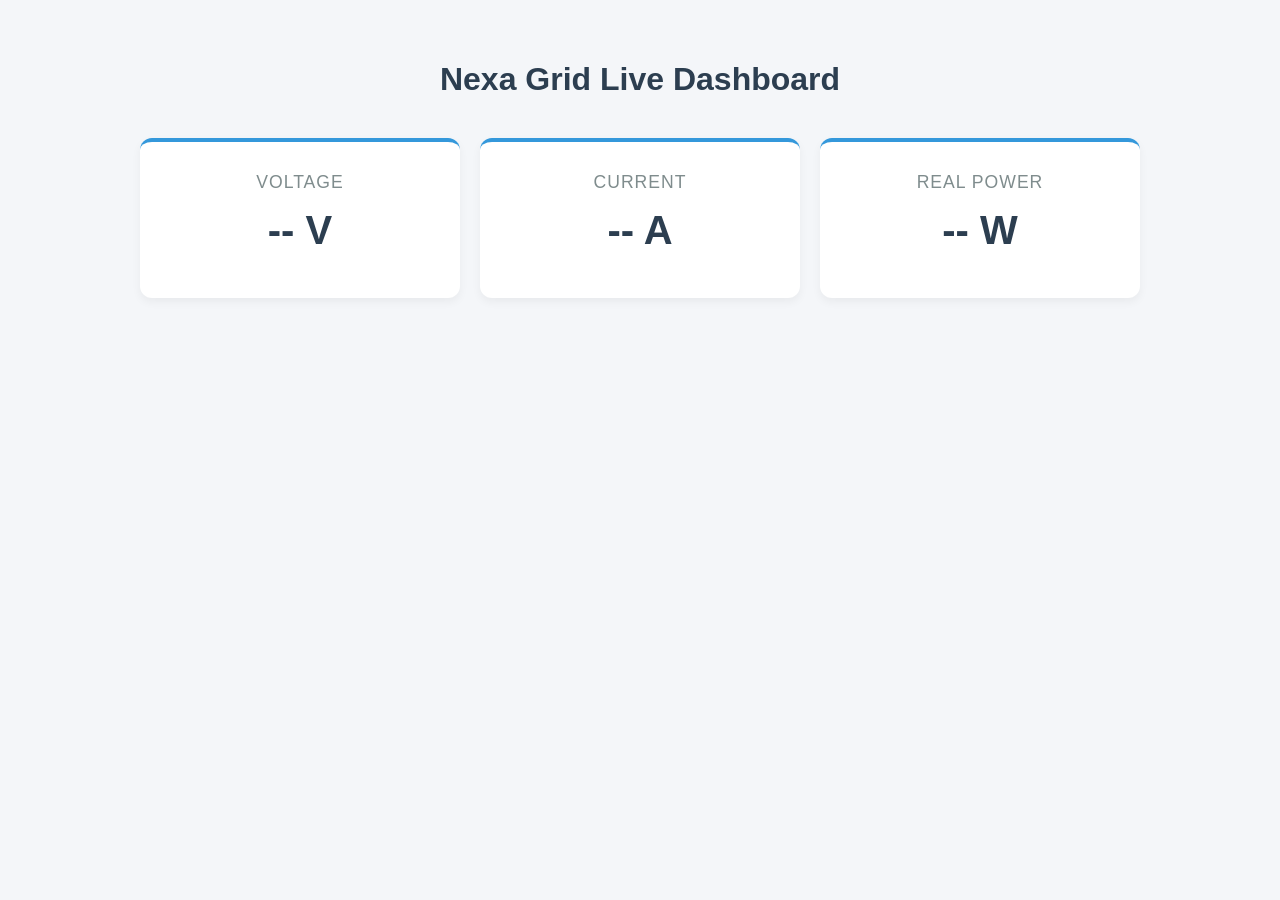
==== WEB DASHBOARD/index.html @ 82b6d1e0 "modified:   WEB DASHBOARD/index.html" ====
<!DOCTYPE html>
<html lang="en">
<head>
    <meta charset="UTF-8">
    <meta name="viewport" content="width=device-width, initial-scale=1.0">
    <title>Nexa Grid Dashboard</title>
    <style>
        /* CSS: The Styling */
        body {
            font-family: 'Segoe UI', Tahoma, Geneva, Verdana, sans-serif;
            background-color: #f4f6f9;
            color: #333;
            padding: 40px;
            margin: 0;
        }
        h1 {
            text-align: center;
            color: #2c3e50;
            margin-bottom: 40px;
        }
        .dashboard-grid {
            display: grid;
            grid-template-columns: repeat(auto-fit, minmax(250px, 1fr));
            gap: 20px;
            max-width: 1000px;
            margin: 0 auto;
        }
        .card {
            background: white;
            padding: 30px;
            border-radius: 12px;
            box-shadow: 0 4px 10px rgba(0,0,0,0.05);
            text-align: center;
            border-top: 4px solid #3498db;
            transition: transform 0.2s ease-in-out;
        }
        .card:hover {
            transform: translateY(-5px);
        }
        .metric-value {
            font-size: 2.5em;
            font-weight: bold;
            color: #2c3e50;
            margin: 15px 0;
        }
        .metric-label {
            color: #7f8c8d;
            font-size: 1.1em;
            text-transform: uppercase;
            letter-spacing: 1px;
        }
    </style>
</head>
<body>

    <h1>Nexa Grid Live Dashboard</h1>
    
    <div class="dashboard-grid">
        <div class="card">
            <div class="metric-label">Voltage</div>
            <div class="metric-value" id="voltage">-- V</div>
        </div>
        <div class="card">
            <div class="metric-label">Current</div>
            <div class="metric-value" id="current">-- A</div>
        </div>
        <div class="card">
            <div class="metric-label">Real Power</div>
            <div class="metric-value" id="power">-- W</div>
        </div>
    </div>

    <script>
        // --- CONFIGURATION ---
        // Change this URL to match your ThingsBoard server instance
        const TB_URL = 'https://YOUR_THINGSBOARD_SERVER_URL'; 
        
        // Your integrated Nexa Grid device token
        const DEVICE_TOKEN = 'eJ0JRURi0jCUGgrrGcxL';
        
        // The ThingsBoard API endpoint for fetching the latest telemetry
        const apiUrl = `${TB_URL}/api/v1/${DEVICE_TOKEN}/telemetry`;

        async function fetchRealData() {
            try {
                const response = await fetch(apiUrl, {
                    method: 'GET',
                    headers: {
                        'Accept': 'application/json'
                    }
                });

                if (!response.ok) {
                    throw new Error(`HTTP error! status: ${response.status}`);
                }

                const data = await response.json();

                // Check for the keys from your ESP32 payload and update the HTML
                if (data.voltage) {
                    document.getElementById('voltage').innerText = parseFloat(data.voltage[0].value).toFixed(1) + ' V';
                }
                if (data.current) {
                    document.getElementById('current').innerText = parseFloat(data.current[0].value).toFixed(2) + ' A';
                }
                if (data.power) {
                    document.getElementById('power').innerText = parseFloat(data.power[0].value).toFixed(0) + ' W';
                }

            } catch (error) {
                console.error("Failed to fetch data from ThingsBoard. Verify your TB_URL and ensure CORS is enabled if needed.", error);
            }
        }

        // Fetch immediately on load, then poll every 2 seconds
        fetchRealData();
        setInterval(fetchRealData, 2000);
    </script>

</body>
</html>
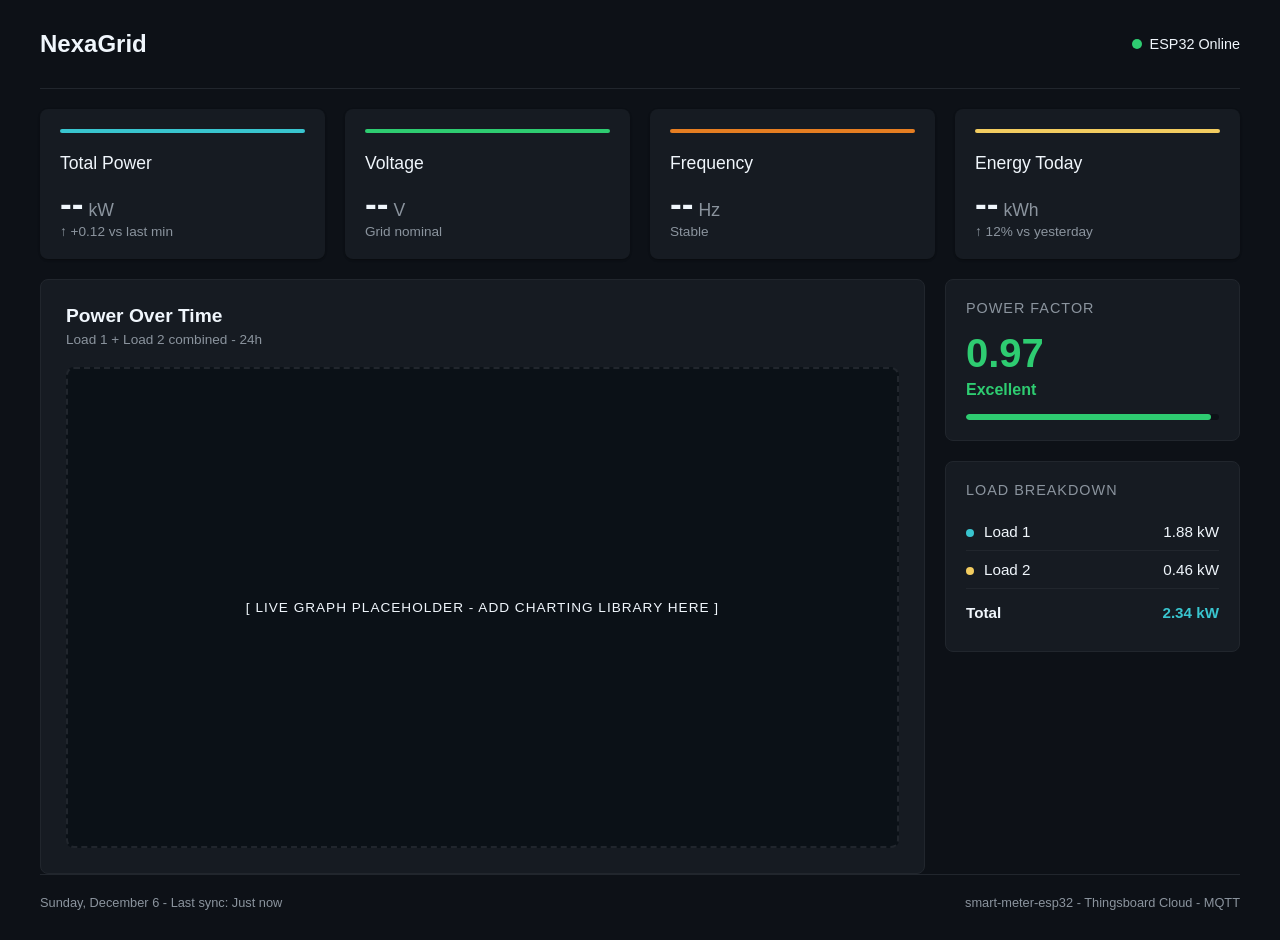
==== commit ec61878e: "modified:   WEB DASHBOARD/index.html" ====
--- a/WEB DASHBOARD/index.html
+++ b/WEB DASHBOARD/index.html
@@ -3,72 +3,246 @@
 <head>
     <meta charset="UTF-8">
     <meta name="viewport" content="width=device-width, initial-scale=1.0">
-    <title>Nexa Grid Dashboard</title>
+    <title>Nexa Grid Pro Dashboard</title>
     <style>
-        /* CSS: The Styling */
+        /* --- CSS: The Advanced Styling --- */
+        :root {
+            /* Theme Colors from your Image */
+            --bg-color: #0d1117; /* Deep Navy/Black */
+            --card-bg: #161b22; /* Charcoal Grey */
+            --text-main: #f0f6fc;
+            --text-sub: #8b949e;
+            --border-color: #21262d;
+            /* Accent Colors */
+            --teal: #39c5cf;
+            --gold: #f2cc60;
+            --green: #2ecc71;
+            --orange: #e67e22;
+        }
+
         body {
-            font-family: 'Segoe UI', Tahoma, Geneva, Verdana, sans-serif;
-            background-color: #f4f6f9;
-            color: #333;
-            padding: 40px;
+            font-family: -apple-system, BlinkMacSystemFont, "Segoe UI", Roboto, "Helvetica Neue", Arial, sans-serif;
+            background-color: var(--bg-color);
+            color: var(--text-main);
+            padding: 20px 40px;
             margin: 0;
-        }
-        h1 {
-            text-align: center;
-            color: #2c3e50;
-            margin-bottom: 40px;
-        }
-        .dashboard-grid {
+            display: flex;
+            flex-direction: column;
+            min-height: 100vh;
+        }
+
+        /* --- Global Elements --- */
+        h1 { margin: 0; font-weight: 600; font-size: 1.5em; }
+        .sub-text { color: var(--text-sub); font-size: 0.85em; }
+        .accent-bar { height: 4px; border-radius: 4px; margin-bottom: 20px; }
+
+        /* --- Header --- */
+        header {
+            display: flex;
+            justify-content: space-between;
+            align-items: center;
+            padding: 10px 0 30px;
+            border-bottom: 1px solid var(--border-color);
+            margin-bottom: 20px;
+        }
+        .connection-status {
+            font-size: 0.9em;
+            display: flex;
+            align-items: center;
+        }
+        .status-indicator {
+            height: 10px;
+            width: 10px;
+            border-radius: 50%;
+            background-color: var(--green);
+            margin-right: 8px;
+        }
+
+        /* --- Top Summary Row (4 Cards) --- */
+        .summary-grid {
             display: grid;
-            grid-template-columns: repeat(auto-fit, minmax(250px, 1fr));
+            grid-template-columns: repeat(4, 1fr);
             gap: 20px;
-            max-width: 1000px;
-            margin: 0 auto;
+            margin-bottom: 20px;
         }
         .card {
-            background: white;
-            padding: 30px;
-            border-radius: 12px;
-            box-shadow: 0 4px 10px rgba(0,0,0,0.05);
-            text-align: center;
-            border-top: 4px solid #3498db;
-            transition: transform 0.2s ease-in-out;
-        }
-        .card:hover {
-            transform: translateY(-5px);
-        }
-        .metric-value {
-            font-size: 2.5em;
-            font-weight: bold;
-            color: #2c3e50;
-            margin: 15px 0;
-        }
-        .metric-label {
-            color: #7f8c8d;
-            font-size: 1.1em;
+            background-color: var(--card-bg);
+            border-radius: 8px;
+            padding: 20px;
+            box-shadow: 0 1px 3px rgba(0,0,0,0.12), 0 1px 2px rgba(0,0,0,0.24);
+        }
+        .metric-label { font-size: 1.1em; margin-bottom: 10px; }
+        .metric-value-container { display: flex; align-items: baseline; }
+        .metric-value { font-size: 2.2em; font-weight: 700; margin-right: 5px; }
+        .metric-unit { color: var(--text-sub); font-size: 1.1em; }
+
+        /* --- Main Content Area (Graph + Sidebar) --- */
+        .main-container {
+            display: grid;
+            grid-template-columns: 3fr 1fr;
+            gap: 20px;
+            flex-grow: 1;
+        }
+
+        /* --- Graph Section (3/4 width) --- */
+        .graph-section {
+            display: flex;
+            flex-direction: column;
+        }
+        .graph-content {
+            flex-grow: 1;
+            background-color: var(--card-bg);
+            border-radius: 8px;
+            padding: 25px;
+            display: flex;
+            flex-direction: column;
+            border: 1px solid var(--border-color);
+        }
+        .graph-title { font-weight: 600; font-size: 1.2em; margin-bottom: 5px; }
+        .graph-placeholder {
+            flex-grow: 1;
+            display: flex;
+            justify-content: center;
+            align-items: center;
+            border: 2px dashed var(--border-color);
+            border-radius: 8px;
+            margin-top: 20px;
+            background-color: #0b1117;
             text-transform: uppercase;
+            font-size: 0.85em;
             letter-spacing: 1px;
+        }
+
+        /* --- Sidebar (1/4 width) --- */
+        .sidebar {
+            display: flex;
+            flex-direction: column;
+            gap: 20px;
+        }
+        .sidebar-card {
+            background-color: var(--card-bg);
+            border-radius: 8px;
+            padding: 20px;
+            border: 1px solid var(--border-color);
+        }
+        .sidebar-title { color: var(--text-sub); font-size: 0.9em; text-transform: uppercase; letter-spacing: 1px; margin-bottom: 15px; }
+        
+        /* Power Factor Gauge */
+        .pf-value { font-size: 2.5em; font-weight: 700; color: var(--green); margin-bottom: 5px; }
+        .pf-status { font-weight: 600; color: var(--green); }
+        .pf-gauge { height: 6px; width: 100%; background-color: #0d1117; border-radius: 3px; overflow: hidden; margin-top: 15px; }
+        .pf-gauge-fill { height: 100%; width: 97%; background-color: var(--green); border-radius: 3px; }
+
+        /* Load Breakdown Table */
+        .load-table { width: 100%; font-size: 0.95em; border-collapse: collapse; }
+        .load-row { display: flex; justify-content: space-between; padding: 10px 0; border-bottom: 1px solid var(--border-color); }
+        .load-row:last-child { border-bottom: none; font-weight: 600; margin-top: 5px; }
+        .load-indicator { height: 8px; width: 8px; border-radius: 50%; display: inline-block; margin-right: 10px; }
+
+        /* --- Footer --- */
+        footer {
+            margin-top: auto;
+            display: flex;
+            justify-content: space-between;
+            align-items: center;
+            padding: 20px 0 10px;
+            border-top: 1px solid var(--border-color);
+            color: var(--text-sub);
+            font-size: 0.8em;
         }
     </style>
 </head>
 <body>
 
-    <h1>Nexa Grid Live Dashboard</h1>
-    
-    <div class="dashboard-grid">
+    <header>
+        <h1>NexaGrid</h1>
+        <div class="connection-status">
+            <div class="status-indicator"></div> ESP32 Online
+        </div>
+    </header>
+
+    <div class="summary-grid">
         <div class="card">
+            <div class="accent-bar" style="background-color: var(--teal);"></div>
+            <div class="metric-label">Total Power</div>
+            <div class="metric-value-container">
+                <div class="metric-value" id="totalPower">--</div>
+                <div class="metric-unit">kW</div>
+            </div>
+            <div class="sub-text">↑ +0.12 vs last min</div>
+        </div>
+        <div class="card">
+            <div class="accent-bar" style="background-color: var(--green);"></div>
             <div class="metric-label">Voltage</div>
-            <div class="metric-value" id="voltage">-- V</div>
+            <div class="metric-value-container">
+                <div class="metric-value" id="voltage_full">--</div>
+                <div class="metric-unit">V</div>
+            </div>
+            <div class="sub-text">Grid nominal</div>
         </div>
         <div class="card">
-            <div class="metric-label">Current</div>
-            <div class="metric-value" id="current">-- A</div>
+            <div class="accent-bar" style="background-color: var(--orange);"></div>
+            <div class="metric-label">Frequency</div>
+            <div class="metric-value-container">
+                <div class="metric-value" id="frequency">--</div>
+                <div class="metric-unit">Hz</div>
+            </div>
+            <div class="sub-text">Stable</div>
         </div>
         <div class="card">
-            <div class="metric-label">Real Power</div>
-            <div class="metric-value" id="power">-- W</div>
+            <div class="accent-bar" style="background-color: var(--gold);"></div>
+            <div class="metric-label">Energy Today</div>
+            <div class="metric-value-container">
+                <div class="metric-value" id="energyToday">--</div>
+                <div class="metric-unit">kWh</div>
+            </div>
+            <div class="sub-text">↑ 12% vs yesterday</div>
         </div>
     </div>
+
+    <div class="main-container">
+        
+        <div class="graph-section">
+            <div class="graph-content">
+                <div class="graph-title">Power Over Time</div>
+                <div class="sub-text">Load 1 + Load 2 combined - 24h</div>
+                <div class="graph-placeholder">
+                    [ LIVE GRAPH placeholder - Add Charting Library Here ]
+                </div>
+            </div>
+        </div>
+
+        <div class="sidebar">
+            <div class="sidebar-card">
+                <div class="sidebar-title">Power Factor</div>
+                <div class="pf-value">0.97</div>
+                <div class="pf-status">Excellent</div>
+                <div class="pf-gauge"><div class="pf-gauge-fill"></div></div>
+            </div>
+            <div class="sidebar-card">
+                <div class="sidebar-title">Load Breakdown</div>
+                <div class="load-table">
+                    <div class="load-row">
+                        <span><div class="load-indicator" style="background-color: var(--teal);"></div>Load 1</span>
+                        <span>1.88 kW</span>
+                    </div>
+                    <div class="load-row">
+                        <span><div class="load-indicator" style="background-color: var(--gold);"></div>Load 2</span>
+                        <span>0.46 kW</span>
+                    </div>
+                    <div class="load-row">
+                        <span>Total</span>
+                        <span style="color: var(--teal);">2.34 kW</span>
+                    </div>
+                </div>
+            </div>
+        </div>
+    </div>
+
+    <footer>
+        <div id="footer-time"></div>
+        <div>smart-meter-esp32 - Thingsboard Cloud - MQTT</div>
+    </footer>
 
     <script>
         // --- CONFIGURATION ---
@@ -78,43 +252,56 @@
         // Your integrated Nexa Grid device token
         const DEVICE_TOKEN = 'eJ0JRURi0jCUGgrrGcxL';
         
-        // The ThingsBoard API endpoint for fetching the latest telemetry
+        // ThingsBoard REST API endpoint for fetching telemetry
         const apiUrl = `${TB_URL}/api/v1/${DEVICE_TOKEN}/telemetry`;
 
         async function fetchRealData() {
             try {
-                const response = await fetch(apiUrl, {
-                    method: 'GET',
-                    headers: {
-                        'Accept': 'application/json'
-                    }
-                });
-
-                if (!response.ok) {
-                    throw new Error(`HTTP error! status: ${response.status}`);
+                const response = await fetch(apiUrl, { method: 'GET', headers: {'Accept': 'application/json'} });
+                if (!response.ok) { throw new Error(`HTTP error! status: ${response.status}`); }
+                const data = await response.json();
+
+                // 1. UPDATE DYNAMIC DATA FROM THINGSBOARD
+
+                // --- POWER (Converting W to kW for display) ---
+                if (data.power) {
+                    const power_kw = (parseFloat(data.power[0].value) / 1000).toFixed(2);
+                    document.getElementById('totalPower').innerText = power_kw;
+                    // Update sidebar breakdown total as well
+                    document.querySelector('.load-row:last-child span:last-child').innerText = power_kw + ' kW';
                 }
 
-                const data = await response.json();
-
-                // Check for the keys from your ESP32 payload and update the HTML
+                // --- VOLTAGE ---
                 if (data.voltage) {
-                    document.getElementById('voltage').innerText = parseFloat(data.voltage[0].value).toFixed(1) + ' V';
+                    document.getElementById('voltage_full').innerText = parseFloat(data.voltage[0].value).toFixed(1);
                 }
-                if (data.current) {
-                    document.getElementById('current').innerText = parseFloat(data.current[0].value).toFixed(2) + ' A';
-                }
-                if (data.power) {
-                    document.getElementById('power').innerText = parseFloat(data.power[0].value).toFixed(0) + ' W';
-                }
+
+                // --- ADD NEW DATA HERE (When your ESP32 sends these keys) ---
+                // Example:
+                // if (data.frequency) { document.getElementById('frequency').innerText = parseFloat(data.frequency[0].value).toFixed(2); }
+                // if (data.energyToday) { document.getElementById('energyToday').innerText = parseFloat(data.energyToday[0].value).toFixed(2); }
+
+                // 2. APPLY STATIC PLACEHOLDER DATA (To complete the look for now)
+                document.getElementById('frequency').innerText = '50.0'; // Static Hz
+                document.getElementById('energyToday').innerText = '18.7'; // Static kWh
 
             } catch (error) {
-                console.error("Failed to fetch data from ThingsBoard. Verify your TB_URL and ensure CORS is enabled if needed.", error);
+                console.error("Fetch failed. Verify TB_URL and ensure CORS is enabled on your TB server if necessary.", error);
             }
         }
 
-        // Fetch immediately on load, then poll every 2 seconds
+        // --- FOOTER UTILITIES ---
+        function updateFooter() {
+            const now = new Date();
+            const dateStr = now.toLocaleString('en-US', { weekday: 'long', month: 'long', day: 'numeric' });
+            document.getElementById('footer-time').innerText = `${dateStr} - Last sync: Just now`;
+        }
+
+        // Execute immediately, then poll every 2 seconds
         fetchRealData();
+        updateFooter();
         setInterval(fetchRealData, 2000);
+        setInterval(updateFooter, 60000); // Update time in footer every minute
     </script>
 
 </body>
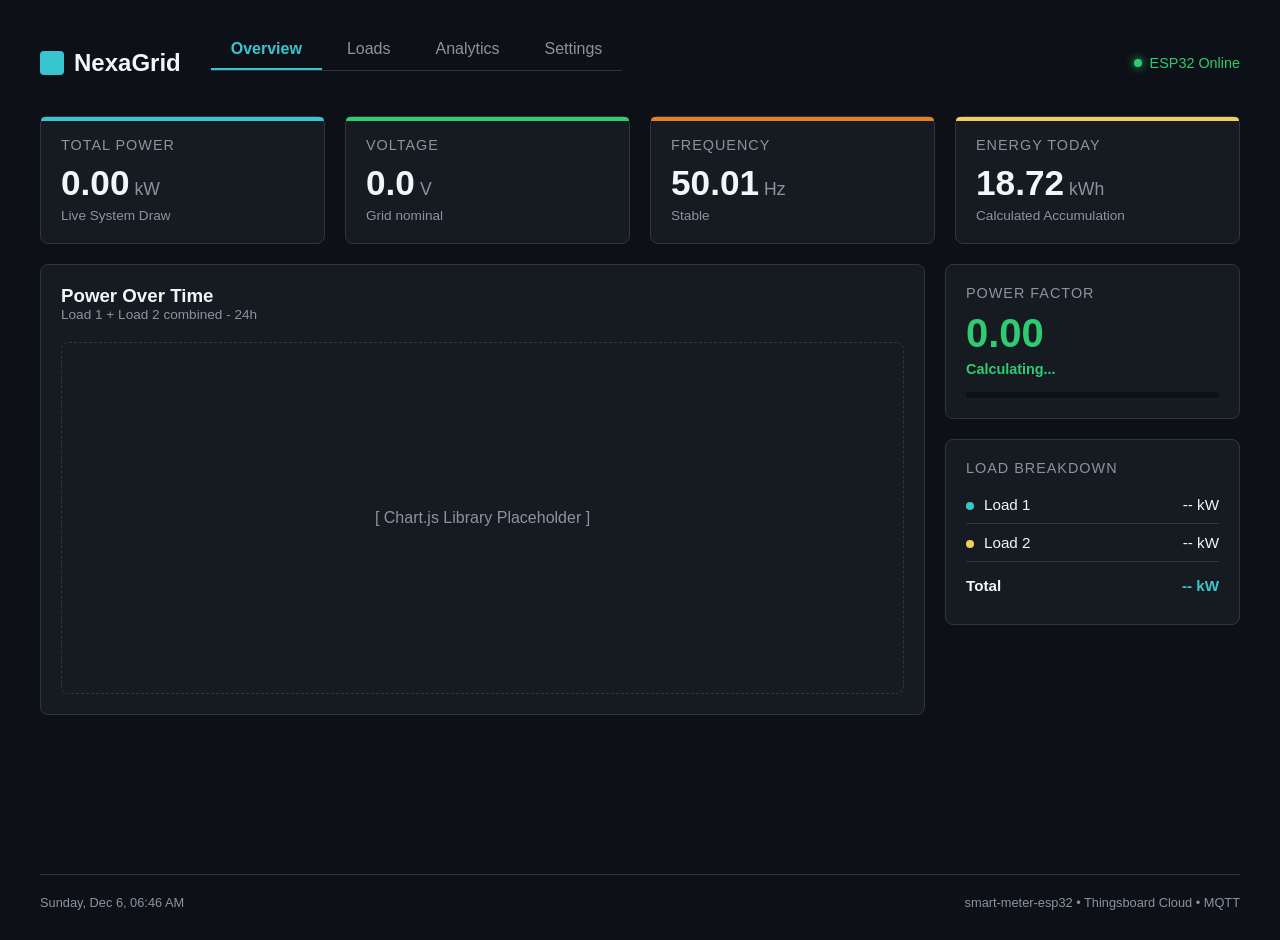
==== commit c178fc01: "modified:   WEB DASHBOARD/index.html" ====
--- a/WEB DASHBOARD/index.html
+++ b/WEB DASHBOARD/index.html
@@ -3,25 +3,24 @@
 <head>
     <meta charset="UTF-8">
     <meta name="viewport" content="width=device-width, initial-scale=1.0">
-    <title>Nexa Grid Pro Dashboard</title>
+    <title>Nexa Grid Pro</title>
     <style>
-        /* --- CSS: The Advanced Styling --- */
+        /* --- CSS: Global Theme --- */
         :root {
-            /* Theme Colors from your Image */
-            --bg-color: #0d1117; /* Deep Navy/Black */
-            --card-bg: #161b22; /* Charcoal Grey */
+            --bg-color: #0d1117; 
+            --card-bg: #161b22; 
             --text-main: #f0f6fc;
             --text-sub: #8b949e;
-            --border-color: #21262d;
-            /* Accent Colors */
+            --border-color: #30363d;
             --teal: #39c5cf;
             --gold: #f2cc60;
             --green: #2ecc71;
             --orange: #e67e22;
+            --red: #e74c3c;
         }
 
         body {
-            font-family: -apple-system, BlinkMacSystemFont, "Segoe UI", Roboto, "Helvetica Neue", Arial, sans-serif;
+            font-family: -apple-system, BlinkMacSystemFont, "Segoe UI", Roboto, Helvetica, Arial, sans-serif;
             background-color: var(--bg-color);
             color: var(--text-main);
             padding: 20px 40px;
@@ -31,278 +30,371 @@
             min-height: 100vh;
         }
 
-        /* --- Global Elements --- */
-        h1 { margin: 0; font-weight: 600; font-size: 1.5em; }
+        h1, h2, h3 { margin: 0; font-weight: 600; }
         .sub-text { color: var(--text-sub); font-size: 0.85em; }
-        .accent-bar { height: 4px; border-radius: 4px; margin-bottom: 20px; }
-
-        /* --- Header --- */
+        .accent-bar { height: 4px; border-radius: 4px 4px 0 0; position: absolute; top: 0; left: 0; right: 0; }
+
+        /* --- Header & Navigation --- */
         header {
             display: flex;
             justify-content: space-between;
             align-items: center;
-            padding: 10px 0 30px;
+            padding: 10px 0 20px;
+        }
+        .header-left { display: flex; align-items: center; gap: 30px; }
+        .logo { font-size: 1.5em; font-weight: 700; color: var(--text-main); display: flex; align-items: center; gap: 10px;}
+        .logo-icon { width: 24px; height: 24px; background-color: var(--teal); border-radius: 4px; }
+        
+        .connection-status { font-size: 0.9em; display: flex; align-items: center; color: var(--green); }
+        .status-indicator { height: 8px; width: 8px; border-radius: 50%; background-color: var(--green); margin-right: 8px; box-shadow: 0 0 8px var(--green); }
+
+        nav {
+            display: flex;
+            gap: 5px;
             border-bottom: 1px solid var(--border-color);
-            margin-bottom: 20px;
-        }
-        .connection-status {
-            font-size: 0.9em;
-            display: flex;
-            align-items: center;
-        }
-        .status-indicator {
-            height: 10px;
-            width: 10px;
-            border-radius: 50%;
-            background-color: var(--green);
-            margin-right: 8px;
-        }
-
-        /* --- Top Summary Row (4 Cards) --- */
-        .summary-grid {
-            display: grid;
-            grid-template-columns: repeat(4, 1fr);
-            gap: 20px;
-            margin-bottom: 20px;
-        }
+            margin-bottom: 25px;
+        }
+        .tab-btn {
+            background: none;
+            border: none;
+            color: var(--text-sub);
+            font-size: 1em;
+            cursor: pointer;
+            padding: 10px 20px;
+            border-bottom: 2px solid transparent;
+            transition: all 0.2s;
+        }
+        .tab-btn:hover { color: var(--text-main); }
+        .tab-btn.active { color: var(--teal); border-bottom: 2px solid var(--teal); font-weight: 600; }
+
+        /* --- Tab Control --- */
+        .tab-content { display: none; animation: fadeIn 0.3s; }
+        .tab-content.active { display: block; }
+        @keyframes fadeIn { from { opacity: 0; transform: translateY(5px); } to { opacity: 1; transform: translateY(0); } }
+
+        /* --- Shared Card Styles --- */
         .card {
             background-color: var(--card-bg);
             border-radius: 8px;
             padding: 20px;
-            box-shadow: 0 1px 3px rgba(0,0,0,0.12), 0 1px 2px rgba(0,0,0,0.24);
-        }
-        .metric-label { font-size: 1.1em; margin-bottom: 10px; }
-        .metric-value-container { display: flex; align-items: baseline; }
+            border: 1px solid var(--border-color);
+            position: relative;
+        }
+
+        /* --- TAB 1: OVERVIEW STYLES --- */
+        .summary-grid { display: grid; grid-template-columns: repeat(4, 1fr); gap: 20px; margin-bottom: 20px; }
+        .metric-label { font-size: 0.9em; color: var(--text-sub); margin-bottom: 10px; text-transform: uppercase; letter-spacing: 1px;}
+        .metric-value-container { display: flex; align-items: baseline; margin-bottom: 5px; }
         .metric-value { font-size: 2.2em; font-weight: 700; margin-right: 5px; }
         .metric-unit { color: var(--text-sub); font-size: 1.1em; }
-
-        /* --- Main Content Area (Graph + Sidebar) --- */
-        .main-container {
-            display: grid;
-            grid-template-columns: 3fr 1fr;
-            gap: 20px;
-            flex-grow: 1;
-        }
-
-        /* --- Graph Section (3/4 width) --- */
-        .graph-section {
-            display: flex;
-            flex-direction: column;
-        }
-        .graph-content {
-            flex-grow: 1;
-            background-color: var(--card-bg);
-            border-radius: 8px;
-            padding: 25px;
-            display: flex;
-            flex-direction: column;
-            border: 1px solid var(--border-color);
-        }
-        .graph-title { font-weight: 600; font-size: 1.2em; margin-bottom: 5px; }
-        .graph-placeholder {
-            flex-grow: 1;
-            display: flex;
-            justify-content: center;
-            align-items: center;
-            border: 2px dashed var(--border-color);
-            border-radius: 8px;
-            margin-top: 20px;
-            background-color: #0b1117;
-            text-transform: uppercase;
-            font-size: 0.85em;
-            letter-spacing: 1px;
-        }
-
-        /* --- Sidebar (1/4 width) --- */
-        .sidebar {
-            display: flex;
-            flex-direction: column;
-            gap: 20px;
-        }
-        .sidebar-card {
-            background-color: var(--card-bg);
-            border-radius: 8px;
-            padding: 20px;
-            border: 1px solid var(--border-color);
-        }
-        .sidebar-title { color: var(--text-sub); font-size: 0.9em; text-transform: uppercase; letter-spacing: 1px; margin-bottom: 15px; }
         
-        /* Power Factor Gauge */
+        .main-container { display: grid; grid-template-columns: 3fr 1fr; gap: 20px; }
+        .graph-placeholder { height: 350px; display: flex; justify-content: center; align-items: center; border: 1px dashed var(--border-color); border-radius: 8px; margin-top: 20px; color: var(--text-sub); }
+        
+        /* Sidebar Elements */
+        .sidebar { display: flex; flex-direction: column; gap: 20px; }
         .pf-value { font-size: 2.5em; font-weight: 700; color: var(--green); margin-bottom: 5px; }
-        .pf-status { font-weight: 600; color: var(--green); }
-        .pf-gauge { height: 6px; width: 100%; background-color: #0d1117; border-radius: 3px; overflow: hidden; margin-top: 15px; }
-        .pf-gauge-fill { height: 100%; width: 97%; background-color: var(--green); border-radius: 3px; }
-
-        /* Load Breakdown Table */
-        .load-table { width: 100%; font-size: 0.95em; border-collapse: collapse; }
+        .pf-status { font-weight: 600; color: var(--green); font-size: 0.9em; }
+        .pf-gauge { height: 6px; width: 100%; background-color: var(--bg-color); border-radius: 3px; overflow: hidden; margin-top: 15px; }
+        .pf-gauge-fill { height: 100%; width: 97%; background-color: var(--green); transition: width 0.5s ease; }
+
+        .load-table { width: 100%; font-size: 0.95em; border-collapse: collapse; margin-top: 10px; }
         .load-row { display: flex; justify-content: space-between; padding: 10px 0; border-bottom: 1px solid var(--border-color); }
         .load-row:last-child { border-bottom: none; font-weight: 600; margin-top: 5px; }
         .load-indicator { height: 8px; width: 8px; border-radius: 50%; display: inline-block; margin-right: 10px; }
 
+        /* --- TAB 2: LOADS STYLES --- */
+        .loads-grid { display: grid; grid-template-columns: 1fr 1fr; gap: 20px; }
+        .relay-header { display: flex; justify-content: space-between; align-items: center; margin-bottom: 20px;}
+        .relay-status { padding: 4px 10px; border-radius: 12px; font-size: 0.8em; font-weight: bold; background: rgba(46, 204, 113, 0.2); color: var(--green); border: 1px solid var(--green); }
+        .relay-status.offline { background: rgba(231, 76, 60, 0.2); color: var(--red); border: 1px solid var(--red); }
+        .relay-data { display: grid; grid-template-columns: 1fr 1fr 1fr; gap: 10px; margin-bottom: 25px; padding-bottom: 20px; border-bottom: 1px solid var(--border-color); }
+        .r-data-box p { margin: 0; color: var(--text-sub); font-size: 0.85em; }
+        .r-data-box h4 { margin: 5px 0 0; font-size: 1.2em; }
+        
+        .toggle-btn { width: 100%; background-color: transparent; border: 1px solid var(--green); color: var(--green); padding: 12px; border-radius: 6px; font-weight: bold; cursor: pointer; transition: 0.2s; font-size: 1em; display: flex; justify-content: center; align-items: center; gap: 10px;}
+        .toggle-btn:hover { background-color: rgba(46, 204, 113, 0.1); }
+        .toggle-btn.off { border-color: var(--text-sub); color: var(--text-sub); }
+        .toggle-btn.off:hover { background-color: rgba(139, 148, 158, 0.1); }
+        .btn-indicator { height: 10px; width: 10px; border-radius: 50%; background-color: var(--green); }
+        .toggle-btn.off .btn-indicator { background-color: var(--text-sub); }
+
         /* --- Footer --- */
-        footer {
-            margin-top: auto;
-            display: flex;
-            justify-content: space-between;
-            align-items: center;
-            padding: 20px 0 10px;
-            border-top: 1px solid var(--border-color);
-            color: var(--text-sub);
-            font-size: 0.8em;
-        }
+        footer { margin-top: auto; display: flex; justify-content: space-between; padding: 20px 0 10px; border-top: 1px solid var(--border-color); color: var(--text-sub); font-size: 0.8em; }
     </style>
 </head>
 <body>
 
     <header>
-        <h1>NexaGrid</h1>
+        <div class="header-left">
+            <div class="logo"><div class="logo-icon"></div> NexaGrid</div>
+            <nav>
+                <button class="tab-btn active" onclick="switchTab('tab-overview')">Overview</button>
+                <button class="tab-btn" onclick="switchTab('tab-loads')">Loads</button>
+                <button class="tab-btn" onclick="switchTab('tab-analytics')">Analytics</button>
+                <button class="tab-btn" onclick="switchTab('tab-settings')">Settings</button>
+            </nav>
+        </div>
         <div class="connection-status">
             <div class="status-indicator"></div> ESP32 Online
         </div>
     </header>
 
-    <div class="summary-grid">
+    <div id="tab-overview" class="tab-content active">
+        <div class="summary-grid">
+            <div class="card">
+                <div class="accent-bar" style="background-color: var(--teal);"></div>
+                <div class="metric-label">Total Power</div>
+                <div class="metric-value-container"><div class="metric-value" id="totalPower">0.00</div><div class="metric-unit">kW</div></div>
+                <div class="sub-text">Live System Draw</div>
+            </div>
+            <div class="card">
+                <div class="accent-bar" style="background-color: var(--green);"></div>
+                <div class="metric-label">Voltage</div>
+                <div class="metric-value-container"><div class="metric-value" id="voltage_full">0.0</div><div class="metric-unit">V</div></div>
+                <div class="sub-text">Grid nominal</div>
+            </div>
+            <div class="card">
+                <div class="accent-bar" style="background-color: var(--orange);"></div>
+                <div class="metric-label">Frequency</div>
+                <div class="metric-value-container"><div class="metric-value" id="frequency">50.01</div><div class="metric-unit">Hz</div></div>
+                <div class="sub-text">Stable</div>
+            </div>
+            <div class="card">
+                <div class="accent-bar" style="background-color: var(--gold);"></div>
+                <div class="metric-label">Energy Today</div>
+                <div class="metric-value-container"><div class="metric-value" id="energyToday">18.72</div><div class="metric-unit">kWh</div></div>
+                <div class="sub-text">Calculated Accumulation</div>
+            </div>
+        </div>
+
+        <div class="main-container">
+            <div class="card">
+                <h3>Power Over Time</h3>
+                <div class="sub-text">Load 1 + Load 2 combined - 24h</div>
+                <div class="graph-placeholder">[ Chart.js Library Placeholder ]</div>
+            </div>
+            <div class="sidebar">
+                <div class="card">
+                    <div class="metric-label">Power Factor</div>
+                    <div class="pf-value">0.00</div>
+                    <div class="pf-status">Calculating...</div>
+                    <div class="pf-gauge"><div class="pf-gauge-fill" style="width: 0%;"></div></div>
+                </div>
+                <div class="card">
+                    <div class="metric-label">Load Breakdown</div>
+                    <div class="load-table">
+                        <div class="load-row"><span><div class="load-indicator" style="background-color: var(--teal);"></div>Load 1</span><span id="load1-split">-- kW</span></div>
+                        <div class="load-row"><span><div class="load-indicator" style="background-color: var(--gold);"></div>Load 2</span><span id="load2-split">-- kW</span></div>
+                        <div class="load-row"><span>Total</span><span style="color: var(--teal);" id="load-total-split">-- kW</span></div>
+                    </div>
+                </div>
+            </div>
+        </div>
+    </div>
+
+    <div id="tab-loads" class="tab-content">
+        <div class="loads-grid">
+            <div class="card" id="card-load1">
+                <div class="accent-bar" style="background-color: var(--teal);"></div>
+                <div class="relay-header">
+                    <div>
+                        <h2>Load 1</h2>
+                        <div class="sub-text">Circuit 1 • 220V AC</div>
+                    </div>
+                    <div class="relay-status" id="status-load1">● ONLINE</div>
+                </div>
+                <div class="relay-data">
+                    <div class="r-data-box"><p>Voltage</p><h4 id="r1-volts">229.8 V</h4></div>
+                    <div class="r-data-box"><p>Current</p><h4 id="r1-amps">8.2 A</h4></div>
+                    <div class="r-data-box"><p>Power</p><h4 id="r1-power">1.88 kW</h4></div>
+                </div>
+                <button class="toggle-btn" id="btn-load1" onclick="sendRpcCommand(1)">
+                    <div class="btn-indicator"></div> <span id="btn-text-1">Turn OFF</span>
+                </button>
+            </div>
+
+            <div class="card" id="card-load2">
+                <div class="accent-bar" style="background-color: var(--gold);"></div>
+                <div class="relay-header">
+                    <div>
+                        <h2>Load 2</h2>
+                        <div class="sub-text">Circuit 2 • 220V AC</div>
+                    </div>
+                    <div class="relay-status offline" id="status-load2">○ OFFLINE</div>
+                </div>
+                <div class="relay-data">
+                    <div class="r-data-box"><p>Voltage</p><h4 id="r2-volts">229.8 V</h4></div>
+                    <div class="r-data-box"><p>Current</p><h4 id="r2-amps">0.0 A</h4></div>
+                    <div class="r-data-box"><p>Power</p><h4 id="r2-power">0.00 kW</h4></div>
+                </div>
+                <button class="toggle-btn off" id="btn-load2" onclick="sendRpcCommand(2)">
+                    <div class="btn-indicator"></div> <span id="btn-text-2">Turn ON</span>
+                </button>
+            </div>
+        </div>
+    </div>
+
+    <div id="tab-analytics" class="tab-content">
         <div class="card">
-            <div class="accent-bar" style="background-color: var(--teal);"></div>
-            <div class="metric-label">Total Power</div>
-            <div class="metric-value-container">
-                <div class="metric-value" id="totalPower">--</div>
-                <div class="metric-unit">kW</div>
-            </div>
-            <div class="sub-text">↑ +0.12 vs last min</div>
-        </div>
+            <h2>System Analytics</h2>
+            <div class="sub-text">Historical data and consumption reports will be generated here.</div>
+            <div class="graph-placeholder" style="height: 500px; margin-top: 20px;">[ Analytics Dashboards Placeholder ]</div>
+        </div>
+    </div>
+
+    <div id="tab-settings" class="tab-content">
         <div class="card">
-            <div class="accent-bar" style="background-color: var(--green);"></div>
-            <div class="metric-label">Voltage</div>
-            <div class="metric-value-container">
-                <div class="metric-value" id="voltage_full">--</div>
-                <div class="metric-unit">V</div>
-            </div>
-            <div class="sub-text">Grid nominal</div>
-        </div>
-        <div class="card">
-            <div class="accent-bar" style="background-color: var(--orange);"></div>
-            <div class="metric-label">Frequency</div>
-            <div class="metric-value-container">
-                <div class="metric-value" id="frequency">--</div>
-                <div class="metric-unit">Hz</div>
-            </div>
-            <div class="sub-text">Stable</div>
-        </div>
-        <div class="card">
-            <div class="accent-bar" style="background-color: var(--gold);"></div>
-            <div class="metric-label">Energy Today</div>
-            <div class="metric-value-container">
-                <div class="metric-value" id="energyToday">--</div>
-                <div class="metric-unit">kWh</div>
-            </div>
-            <div class="sub-text">↑ 12% vs yesterday</div>
-        </div>
-    </div>
-
-    <div class="main-container">
-        
-        <div class="graph-section">
-            <div class="graph-content">
-                <div class="graph-title">Power Over Time</div>
-                <div class="sub-text">Load 1 + Load 2 combined - 24h</div>
-                <div class="graph-placeholder">
-                    [ LIVE GRAPH placeholder - Add Charting Library Here ]
-                </div>
-            </div>
-        </div>
-
-        <div class="sidebar">
-            <div class="sidebar-card">
-                <div class="sidebar-title">Power Factor</div>
-                <div class="pf-value">0.97</div>
-                <div class="pf-status">Excellent</div>
-                <div class="pf-gauge"><div class="pf-gauge-fill"></div></div>
-            </div>
-            <div class="sidebar-card">
-                <div class="sidebar-title">Load Breakdown</div>
-                <div class="load-table">
-                    <div class="load-row">
-                        <span><div class="load-indicator" style="background-color: var(--teal);"></div>Load 1</span>
-                        <span>1.88 kW</span>
-                    </div>
-                    <div class="load-row">
-                        <span><div class="load-indicator" style="background-color: var(--gold);"></div>Load 2</span>
-                        <span>0.46 kW</span>
-                    </div>
-                    <div class="load-row">
-                        <span>Total</span>
-                        <span style="color: var(--teal);">2.34 kW</span>
-                    </div>
-                </div>
-            </div>
+            <h2>Device Configuration</h2>
+            <div class="sub-text">Manage NexaGrid parameters and notification thresholds.</div>
+            <p style="margin-top: 20px; color: var(--text-sub);">Settings module requires backend database integration for persistence.</p>
         </div>
     </div>
 
     <footer>
         <div id="footer-time"></div>
-        <div>smart-meter-esp32 - Thingsboard Cloud - MQTT</div>
+        <div>smart-meter-esp32 • Thingsboard Cloud • MQTT</div>
     </footer>
 
     <script>
-        // --- CONFIGURATION ---
-        // Change this URL to match your ThingsBoard server instance
-        const TB_URL = 'https://YOUR_THINGSBOARD_SERVER_URL'; 
+        // --- 1. CONFIGURATION ---
+        const TB_URL = 'https://thingsboard.cloud'; // Change to your specific server URL
+        const DEVICE_TOKEN = 'eJ0JRURi0jCUGgrrGcxL'; // Used for pulling Telemetry
         
-        // Your integrated Nexa Grid device token
-        const DEVICE_TOKEN = 'eJ0JRURi0jCUGgrrGcxL';
-        
-        // ThingsBoard REST API endpoint for fetching telemetry
-        const apiUrl = `${TB_URL}/api/v1/${DEVICE_TOKEN}/telemetry`;
-
+        // SECURITY NOTE: Sending commands requires these two backend keys
+        const DEVICE_ID = 'YOUR_INTERNAL_THINGSBOARD_DEVICE_ID'; 
+        const JWT_TOKEN = 'YOUR_USER_JWT_TOKEN_FOR_RPC'; 
+
+        const telemetryApiUrl = `${TB_URL}/api/v1/${DEVICE_TOKEN}/telemetry`;
+        const rpcApiUrl = `${TB_URL}/api/plugins/rpc/twoway/${DEVICE_ID}`;
+
+        // --- 2. UI LOGIC: TAB SWITCHING ---
+        function switchTab(tabId) {
+            document.querySelectorAll('.tab-content').forEach(tab => tab.classList.remove('active'));
+            document.querySelectorAll('.tab-btn').forEach(btn => btn.classList.remove('active'));
+            document.getElementById(tabId).classList.add('active');
+            event.target.classList.add('active');
+        }
+
+        // --- 3. HARDWARE LOGIC: FETCH TELEMETRY ---
         async function fetchRealData() {
             try {
-                const response = await fetch(apiUrl, { method: 'GET', headers: {'Accept': 'application/json'} });
-                if (!response.ok) { throw new Error(`HTTP error! status: ${response.status}`); }
+                const response = await fetch(telemetryApiUrl, { method: 'GET', headers: {'Accept': 'application/json'} });
+                if (!response.ok) return; // Silent fail if connection drops briefly
                 const data = await response.json();
 
-                // 1. UPDATE DYNAMIC DATA FROM THINGSBOARD
-
-                // --- POWER (Converting W to kW for display) ---
+                let v = 0, i = 0, p = 0;
+
+                // Update Overview Metrics
+                if (data.voltage) {
+                    v = parseFloat(data.voltage[0].value);
+                    document.getElementById('voltage_full').innerText = v.toFixed(1);
+                    document.getElementById('r1-volts').innerText = v.toFixed(1) + ' V'; // Update loads tab
+                    document.getElementById('r2-volts').innerText = v.toFixed(1) + ' V';
+                }
+                if (data.current) {
+                    i = parseFloat(data.current[0].value);
+                }
                 if (data.power) {
-                    const power_kw = (parseFloat(data.power[0].value) / 1000).toFixed(2);
+                    p = parseFloat(data.power[0].value); 
+                    const power_kw = (p / 1000).toFixed(2);
                     document.getElementById('totalPower').innerText = power_kw;
-                    // Update sidebar breakdown total as well
-                    document.querySelector('.load-row:last-child span:last-child').innerText = power_kw + ' kW';
+                    document.getElementById('load-total-split').innerText = power_kw + ' kW';
+                    
+                    // Simple split simulation for the Loads tab (Assuming Load 1 takes 80% if both are on)
+                    if(load1State && !load2State) {
+                        document.getElementById('load1-split').innerText = power_kw + ' kW';
+                        document.getElementById('r1-power').innerText = power_kw + ' kW';
+                        document.getElementById('load2-split').innerText = '0.00 kW';
+                    }
                 }
 
-                // --- VOLTAGE ---
-                if (data.voltage) {
-                    document.getElementById('voltage_full').innerText = parseFloat(data.voltage[0].value).toFixed(1);
+                // Dynamic Power Factor Math
+                if (v > 0 && i > 0 && p >= 0) {
+                    const apparentPower = v * i;
+                    let pf = p / apparentPower;
+                    if (pf > 1) pf = 1; if (pf < 0) pf = 0;
+
+                    document.querySelector('.pf-value').innerText = pf.toFixed(2);
+                    document.querySelector('.pf-gauge-fill').style.width = `${pf * 100}%`;
+
+                    let statusText = "Poor"; let statusColor = "var(--red)"; 
+                    if (pf >= 0.95) { statusText = "Excellent"; statusColor = "var(--green)"; } 
+                    else if (pf >= 0.85) { statusText = "Good"; statusColor = "var(--gold)"; }
+
+                    document.querySelector('.pf-status').innerText = statusText;
+                    document.querySelector('.pf-status').style.color = statusColor;
+                    document.querySelector('.pf-gauge-fill').style.backgroundColor = statusColor;
+                    document.querySelector('.pf-value').style.color = statusColor;
                 }
 
-                // --- ADD NEW DATA HERE (When your ESP32 sends these keys) ---
-                // Example:
-                // if (data.frequency) { document.getElementById('frequency').innerText = parseFloat(data.frequency[0].value).toFixed(2); }
-                // if (data.energyToday) { document.getElementById('energyToday').innerText = parseFloat(data.energyToday[0].value).toFixed(2); }
-
-                // 2. APPLY STATIC PLACEHOLDER DATA (To complete the look for now)
-                document.getElementById('frequency').innerText = '50.0'; // Static Hz
-                document.getElementById('energyToday').innerText = '18.7'; // Static kWh
-
             } catch (error) {
-                console.error("Fetch failed. Verify TB_URL and ensure CORS is enabled on your TB server if necessary.", error);
+                console.error("Telemetry fetch failed:", error);
             }
         }
 
-        // --- FOOTER UTILITIES ---
+        // --- 4. HARDWARE LOGIC: SEND RPC COMMAND (RELAY TOGGLE) ---
+        let load1State = true;  // Assuming default is ON
+        let load2State = false; // Assuming default is OFF
+
+        async function sendRpcCommand(loadNumber) {
+            let newState;
+            let btn = document.getElementById('btn-load' + loadNumber);
+            let statusBadge = document.getElementById('status-load' + loadNumber);
+            let btnText = document.getElementById('btn-text-' + loadNumber);
+
+            // Determine intended state
+            if (loadNumber === 1) { load1State = !load1State; newState = load1State; } 
+            else { load2State = !load2State; newState = load2State; }
+
+            // 1. Update UI Immediately (Optimistic UI update)
+            if (newState) {
+                btn.classList.remove('off');
+                btnText.innerText = "Turn OFF";
+                statusBadge.classList.remove('offline');
+                statusBadge.innerText = "● ONLINE";
+            } else {
+                btn.classList.add('off');
+                btnText.innerText = "Turn ON";
+                statusBadge.classList.add('offline');
+                statusBadge.innerText = "○ OFFLINE";
+            }
+
+            // 2. Send Command to ThingsBoard
+            try {
+                const response = await fetch(rpcApiUrl, {
+                    method: 'POST',
+                    headers: {
+                        'Content-Type': 'application/json',
+                        'X-Authorization': `Bearer ${JWT_TOKEN}` // Required for Two-Way RPC
+                    },
+                    body: JSON.stringify({
+                        method: `setRelay${loadNumber}`,
+                        params: newState
+                    })
+                });
+
+                if (!response.ok) {
+                    console.warn(`Note: RPC Command intercepted. To make this live, you must replace JWT_TOKEN and DEVICE_ID in the script.`);
+                    // If it fails, revert the UI state here in a production app
+                } else {
+                    console.log(`Success: Sent state ${newState} to Load ${loadNumber}`);
+                }
+            } catch (error) {
+                console.error("RPC failed:", error);
+            }
+        }
+
+        // --- 5. INITIALIZATION ---
         function updateFooter() {
             const now = new Date();
-            const dateStr = now.toLocaleString('en-US', { weekday: 'long', month: 'long', day: 'numeric' });
-            document.getElementById('footer-time').innerText = `${dateStr} - Last sync: Just now`;
-        }
-
-        // Execute immediately, then poll every 2 seconds
+            document.getElementById('footer-time').innerText = now.toLocaleString('en-US', { weekday: 'long', month: 'short', day: 'numeric', hour: '2-digit', minute: '2-digit' });
+        }
+
         fetchRealData();
         updateFooter();
-        setInterval(fetchRealData, 2000);
-        setInterval(updateFooter, 60000); // Update time in footer every minute
+        setInterval(fetchRealData, 2000); // Pull telemetry every 2 seconds
+        setInterval(updateFooter, 60000); // Update clock every minute
     </script>
-
 </body>
 </html>
